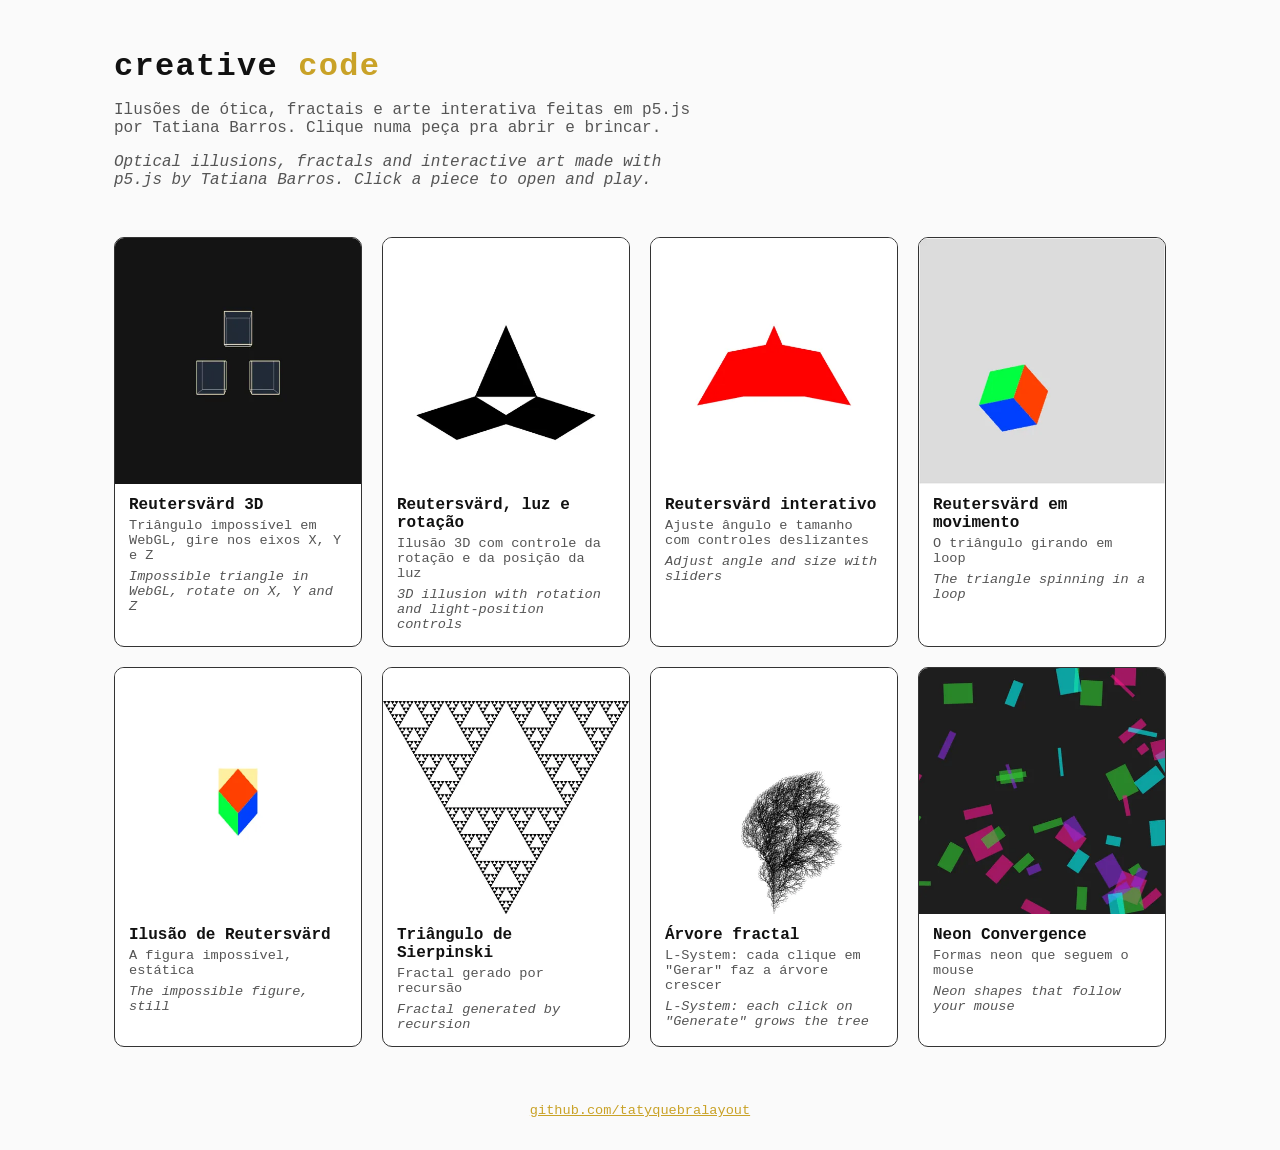
==== index.html @ 9e7f339b "Galeria creative code: 8 peças em p5.js reunidas" ====
<!doctype html>
<html lang="pt-BR">
<head>
  <meta charset="utf-8">
  <meta name="viewport" content="width=device-width, initial-scale=1">
  <title>Creative code · Tatiana Barros</title>
  <meta name="description" content="Galeria de creative code de Tatiana Barros: ilusões, fractais e arte interativa em p5.js.">
  <style>
    :root { --bg:#111; --fg:#eee; --muted:#999; --gold:#c9a227; --card:#1b1b1b; }
    @media (prefers-color-scheme: light) { :root { --bg:#fafafa; --fg:#111; --muted:#555; --card:#fff; } }
    * { box-sizing:border-box; }
    body { margin:0; background:var(--bg); color:var(--fg); font-family:"Courier New",ui-monospace,monospace; }
    header { max-width:1100px; margin:auto; padding:48px 24px 8px; }
    h1 { margin:0; font-size:2rem; letter-spacing:.04em; }
    h1 span { color:var(--gold); }
    header p { color:var(--muted); max-width:60ch; }
    main { max-width:1100px; margin:auto; padding:24px; display:grid; gap:20px; grid-template-columns:repeat(auto-fill,minmax(240px,1fr)); }
    .card { display:block; background:var(--card); color:inherit; text-decoration:none; border:1px solid #333; border-radius:10px; overflow:hidden; transition:transform .25s ease, border-color .25s ease; }
    .card:hover, .card:focus-visible { transform:translateY(-4px); border-color:var(--gold); outline:none; }
    .card img { width:100%; height:auto; display:block; background:#fff; }
    .card h2 { font-size:1rem; margin:12px 14px 4px; }
    .card p { font-size:.85rem; margin:0 14px 6px; color:var(--muted); }
    .card .en { font-style:italic; margin-bottom:14px; }
    footer { text-align:center; color:var(--muted); padding:32px; font-size:.85rem; }
    footer a { color:var(--gold); }
    @media (prefers-reduced-motion: reduce) { .card { transition:none; } .card:hover { transform:none; } }
  </style>
</head>
<body>
  <header>
    <h1>creative <span>code</span></h1>
    <p>Ilusões de ótica, fractais e arte interativa feitas em p5.js por Tatiana Barros. Clique numa peça pra abrir e brincar.</p>
    <p class="en" lang="en"><em>Optical illusions, fractals and interactive art made with p5.js by Tatiana Barros. Click a piece to open and play.</em></p>
  </header>
  <main>
      <a class="card" href="pecas/reutersvard-3d/">
        <img src="thumbs/reutersvard-3d.webp" alt="Reutersvärd 3D: Triângulo impossível em WebGL, gire nos eixos X, Y e Z" width="480" height="480" loading="lazy">
        <h2>Reutersvärd 3D</h2>
        <p lang="pt-BR">Triângulo impossível em WebGL, gire nos eixos X, Y e Z</p>
        <p lang="en" class="en">Impossible triangle in WebGL, rotate on X, Y and Z</p>
      </a>
      <a class="card" href="pecas/reutersvard-luz/">
        <img src="thumbs/reutersvard-luz.webp" alt="Reutersvärd, luz e rotação: Ilusão 3D com controle da rotação e da posição da luz" width="480" height="480" loading="lazy">
        <h2>Reutersvärd, luz e rotação</h2>
        <p lang="pt-BR">Ilusão 3D com controle da rotação e da posição da luz</p>
        <p lang="en" class="en">3D illusion with rotation and light-position controls</p>
      </a>
      <a class="card" href="pecas/reutersvard-interativo/">
        <img src="thumbs/reutersvard-interativo.webp" alt="Reutersvärd interativo: Ajuste ângulo e tamanho com controles deslizantes" width="480" height="480" loading="lazy">
        <h2>Reutersvärd interativo</h2>
        <p lang="pt-BR">Ajuste ângulo e tamanho com controles deslizantes</p>
        <p lang="en" class="en">Adjust angle and size with sliders</p>
      </a>
      <a class="card" href="pecas/reutersvard-animacao/">
        <img src="thumbs/reutersvard-animacao.webp" alt="Reutersvärd em movimento: O triângulo girando em loop" width="480" height="480" loading="lazy">
        <h2>Reutersvärd em movimento</h2>
        <p lang="pt-BR">O triângulo girando em loop</p>
        <p lang="en" class="en">The triangle spinning in a loop</p>
      </a>
      <a class="card" href="pecas/reutersvard-ilusao/">
        <img src="thumbs/reutersvard-ilusao.webp" alt="Ilusão de Reutersvärd: A figura impossível, estática" width="480" height="480" loading="lazy">
        <h2>Ilusão de Reutersvärd</h2>
        <p lang="pt-BR">A figura impossível, estática</p>
        <p lang="en" class="en">The impossible figure, still</p>
      </a>
      <a class="card" href="pecas/sierpinski/">
        <img src="thumbs/sierpinski.webp" alt="Triângulo de Sierpinski: Fractal gerado por recursão" width="480" height="480" loading="lazy">
        <h2>Triângulo de Sierpinski</h2>
        <p lang="pt-BR">Fractal gerado por recursão</p>
        <p lang="en" class="en">Fractal generated by recursion</p>
      </a>
      <a class="card" href="pecas/arvore-fractal/">
        <img src="thumbs/arvore-fractal.webp" alt="Árvore fractal: L-System: cada clique em "Gerar" faz a árvore crescer" width="480" height="480" loading="lazy">
        <h2>Árvore fractal</h2>
        <p lang="pt-BR">L-System: cada clique em "Gerar" faz a árvore crescer</p>
        <p lang="en" class="en">L-System: each click on "Generate" grows the tree</p>
      </a>
      <a class="card" href="pecas/neon-convergence/">
        <img src="thumbs/neon-convergence.webp" alt="Neon Convergence: Formas neon que seguem o mouse" width="480" height="480" loading="lazy">
        <h2>Neon Convergence</h2>
        <p lang="pt-BR">Formas neon que seguem o mouse</p>
        <p lang="en" class="en">Neon shapes that follow your mouse</p>
      </a>
  </main>
  <footer><a href="https://github.com/tatyquebralayout">github.com/tatyquebralayout</a></footer>
</body>
</html>
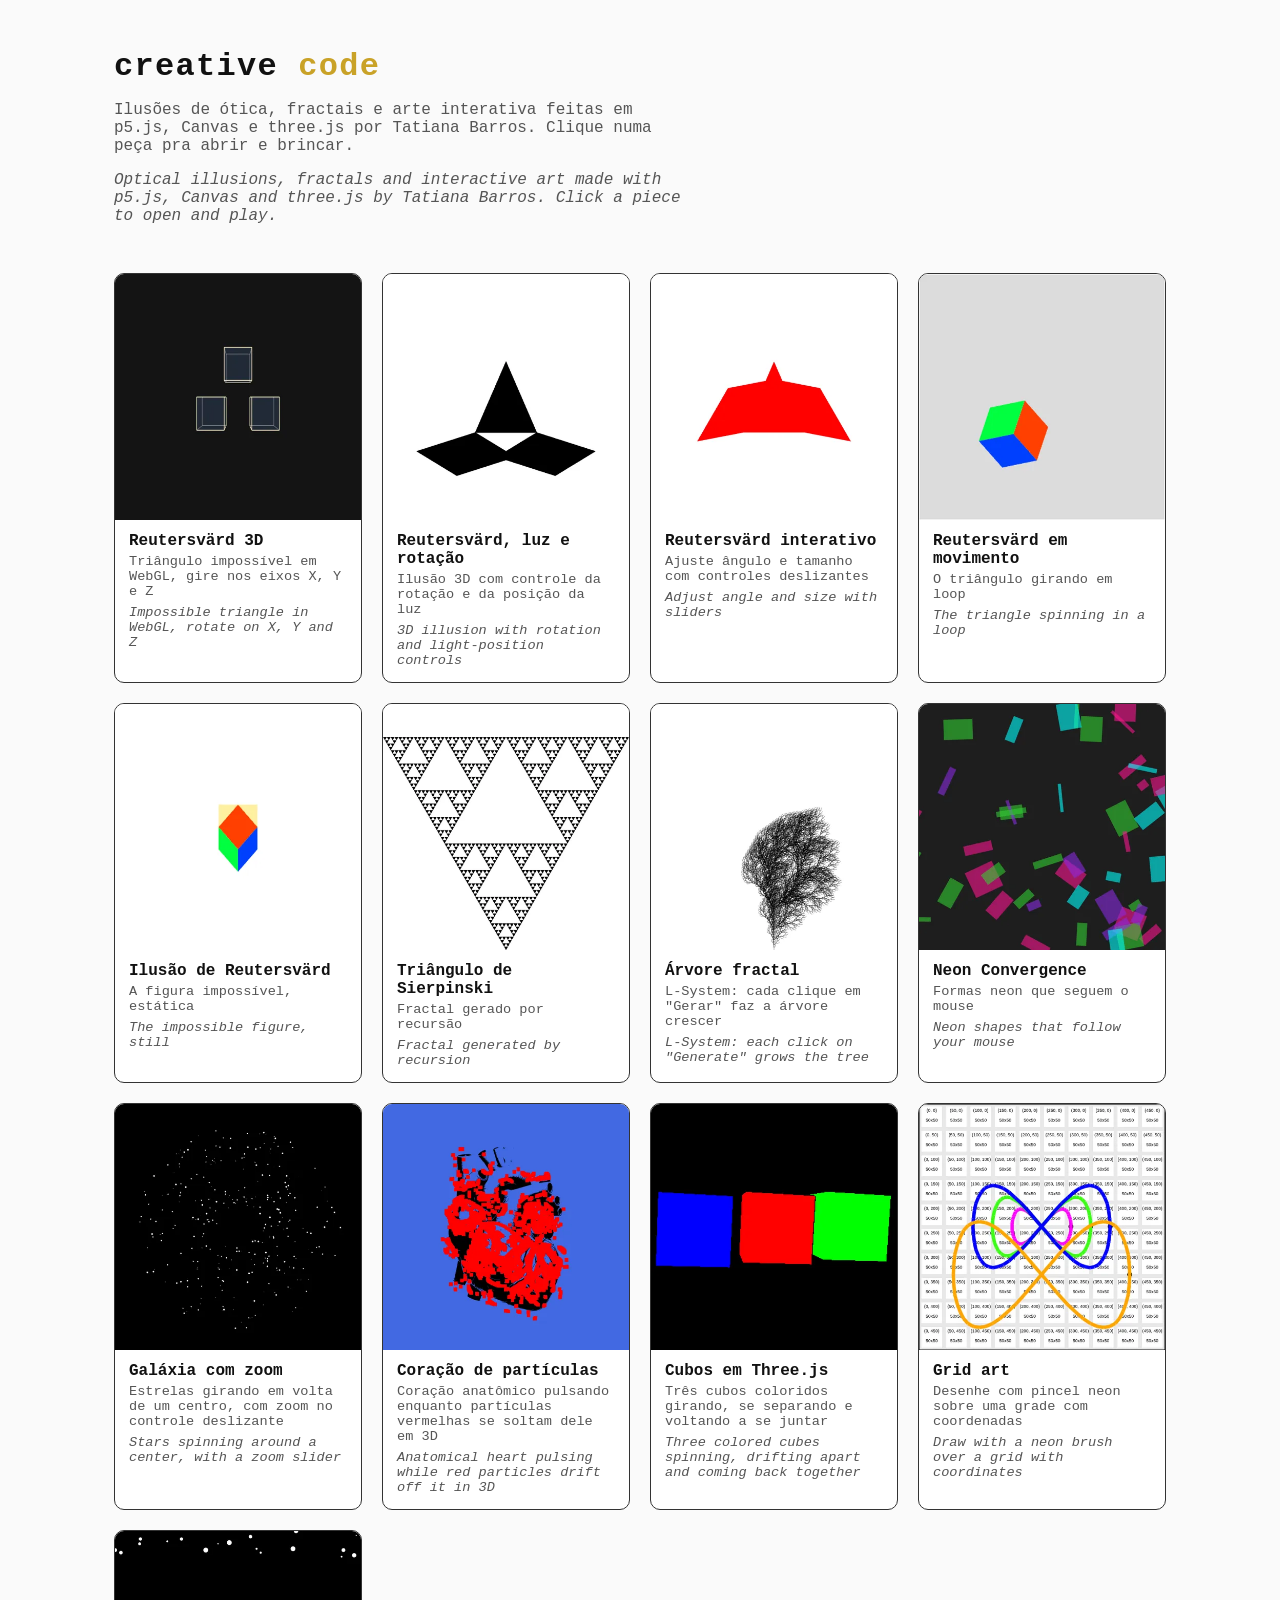
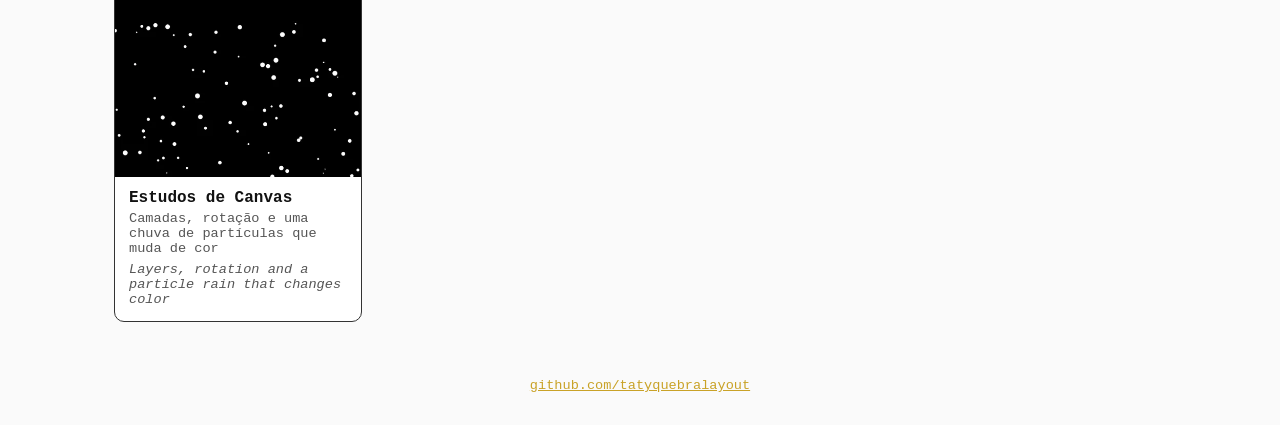
==== commit 691028eb: "Galeria: 5 peças vindas de umataldetatiana (Canvas e three.js) - galaxia-zoom (CSSOM_Canvas_GalaxyZo" ====
--- a/index.html
+++ b/index.html
@@ -4,7 +4,7 @@
   <meta charset="utf-8">
   <meta name="viewport" content="width=device-width, initial-scale=1">
   <title>Creative code · Tatiana Barros</title>
-  <meta name="description" content="Galeria de creative code de Tatiana Barros: ilusões, fractais e arte interativa em p5.js.">
+  <meta name="description" content="Galeria de creative code de Tatiana Barros: ilusões, fractais e arte interativa em p5.js, Canvas e three.js.">
   <style>
     :root { --bg:#111; --fg:#eee; --muted:#999; --gold:#c9a227; --card:#1b1b1b; }
     @media (prefers-color-scheme: light) { :root { --bg:#fafafa; --fg:#111; --muted:#555; --card:#fff; } }
@@ -29,8 +29,8 @@
 <body>
   <header>
     <h1>creative <span>code</span></h1>
-    <p>Ilusões de ótica, fractais e arte interativa feitas em p5.js por Tatiana Barros. Clique numa peça pra abrir e brincar.</p>
-    <p class="en" lang="en"><em>Optical illusions, fractals and interactive art made with p5.js by Tatiana Barros. Click a piece to open and play.</em></p>
+    <p>Ilusões de ótica, fractais e arte interativa feitas em p5.js, Canvas e three.js por Tatiana Barros. Clique numa peça pra abrir e brincar.</p>
+    <p class="en" lang="en"><em>Optical illusions, fractals and interactive art made with p5.js, Canvas and three.js by Tatiana Barros. Click a piece to open and play.</em></p>
   </header>
   <main>
       <a class="card" href="pecas/reutersvard-3d/">
@@ -81,6 +81,36 @@
         <p lang="pt-BR">Formas neon que seguem o mouse</p>
         <p lang="en" class="en">Neon shapes that follow your mouse</p>
       </a>
+      <a class="card" href="pecas/galaxia-zoom/">
+        <img src="thumbs/galaxia-zoom.webp" alt="Galáxia com zoom: Estrelas girando em volta de um centro, com zoom no controle deslizante" width="480" height="480" loading="lazy">
+        <h2>Galáxia com zoom</h2>
+        <p lang="pt-BR">Estrelas girando em volta de um centro, com zoom no controle deslizante</p>
+        <p lang="en" class="en">Stars spinning around a center, with a zoom slider</p>
+      </a>
+      <a class="card" href="pecas/coracao-particulas/">
+        <img src="thumbs/coracao-particulas.webp" alt="Coração de partículas: Coração anatômico pulsando enquanto partículas vermelhas se soltam dele em 3D" width="480" height="480" loading="lazy">
+        <h2>Coração de partículas</h2>
+        <p lang="pt-BR">Coração anatômico pulsando enquanto partículas vermelhas se soltam dele em 3D</p>
+        <p lang="en" class="en">Anatomical heart pulsing while red particles drift off it in 3D</p>
+      </a>
+      <a class="card" href="pecas/cubos-threejs/">
+        <img src="thumbs/cubos-threejs.webp" alt="Cubos em Three.js: Três cubos coloridos girando, se separando e voltando a se juntar" width="480" height="480" loading="lazy">
+        <h2>Cubos em Three.js</h2>
+        <p lang="pt-BR">Três cubos coloridos girando, se separando e voltando a se juntar</p>
+        <p lang="en" class="en">Three colored cubes spinning, drifting apart and coming back together</p>
+      </a>
+      <a class="card" href="pecas/grid-art/">
+        <img src="thumbs/grid-art.webp" alt="Grid art: Desenhe com pincel neon sobre uma grade com coordenadas" width="480" height="480" loading="lazy">
+        <h2>Grid art</h2>
+        <p lang="pt-BR">Desenhe com pincel neon sobre uma grade com coordenadas</p>
+        <p lang="en" class="en">Draw with a neon brush over a grid with coordinates</p>
+      </a>
+      <a class="card" href="pecas/estudos-canvas/">
+        <img src="thumbs/estudos-canvas.webp" alt="Estudos de Canvas: Camadas, rotação e uma chuva de partículas que muda de cor" width="480" height="480" loading="lazy">
+        <h2>Estudos de Canvas</h2>
+        <p lang="pt-BR">Camadas, rotação e uma chuva de partículas que muda de cor</p>
+        <p lang="en" class="en">Layers, rotation and a particle rain that changes color</p>
+      </a>
   </main>
   <footer><a href="https://github.com/tatyquebralayout">github.com/tatyquebralayout</a></footer>
 </body>
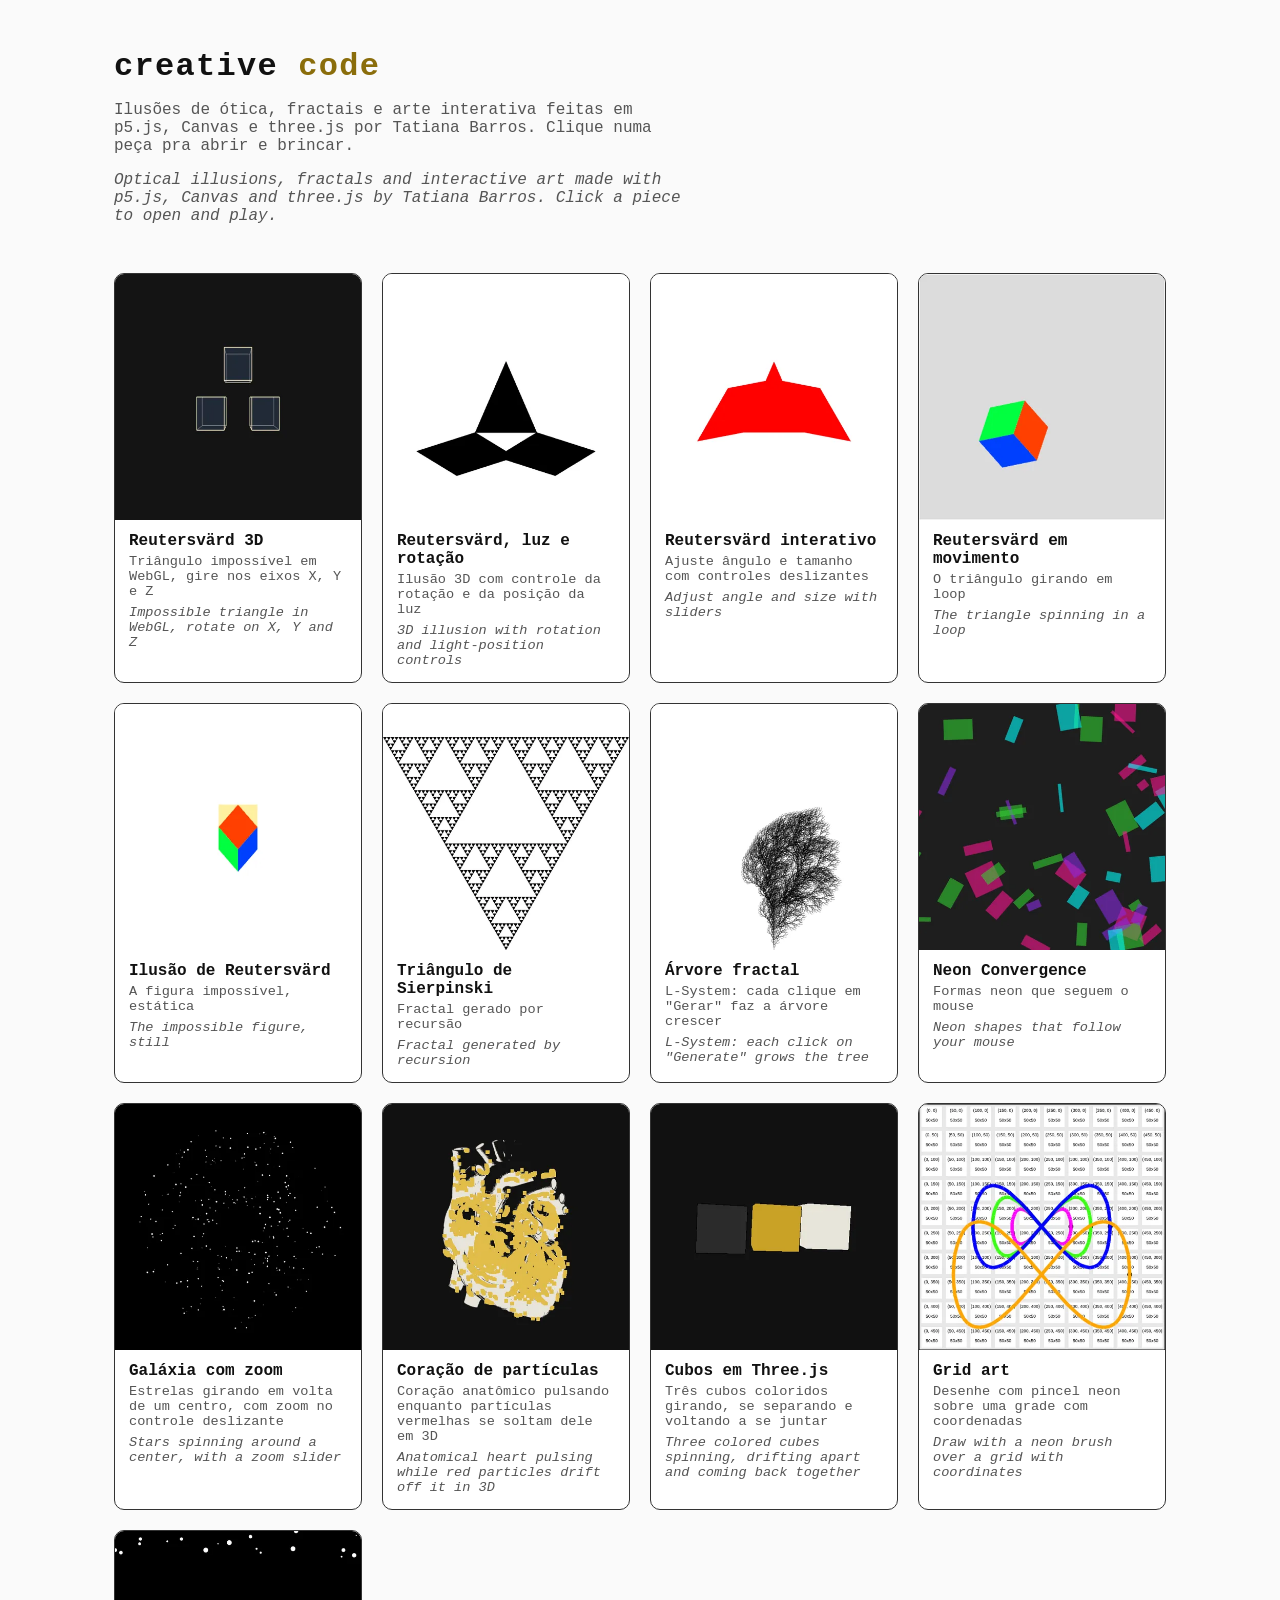
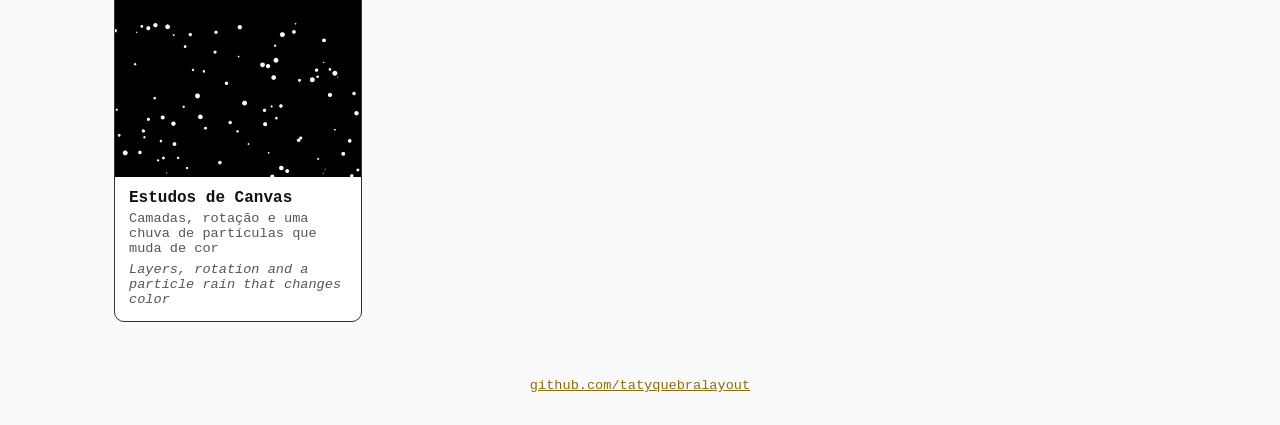
==== commit 8e48a434: "Site: metatags de compartilhamento, favicon, sitemap e acessibilidade - og:/twitter: com og.png abso" ====
--- a/index.html
+++ b/index.html
@@ -4,10 +4,29 @@
   <meta charset="utf-8">
   <meta name="viewport" content="width=device-width, initial-scale=1">
   <title>Creative code · Tatiana Barros</title>
-  <meta name="description" content="Galeria de creative code de Tatiana Barros: ilusões, fractais e arte interativa em p5.js, Canvas e three.js.">
+  <meta name="description" content="Galeria de arte interativa: ilusões de ótica, fractais, partículas e 3D, feitos em p5.js, Canvas e Three.js. Clique, mexa e brinque.">
+  <meta name="author" content="Tatiana Barros">
+  <link rel="canonical" href="https://tatyquebralayout.github.io/creative-code/">
+  <link rel="icon" href="favicon.svg" type="image/svg+xml">
+  <link rel="icon" href="favicon.ico" sizes="any">
+  <link rel="apple-touch-icon" href="apple-touch-icon.png">
+  <meta property="og:type" content="website">
+  <meta property="og:locale" content="pt_BR">
+  <meta property="og:site_name" content="Tatiana Barros">
+  <meta property="og:title" content="Creative code · Tatiana Barros">
+  <meta property="og:description" content="Galeria de arte interativa: ilusões de ótica, fractais, partículas e 3D, feitos em p5.js, Canvas e Three.js. Clique, mexa e brinque.">
+  <meta property="og:url" content="https://tatyquebralayout.github.io/creative-code/">
+  <meta property="og:image" content="https://tatyquebralayout.github.io/creative-code/og.png">
+  <meta property="og:image:width" content="1280">
+  <meta property="og:image:height" content="640">
+  <meta property="og:image:alt" content="Galeria creative code de Tatiana Barros">
+  <meta name="twitter:card" content="summary_large_image">
+  <meta name="twitter:title" content="Creative code · Tatiana Barros">
+  <meta name="twitter:description" content="Galeria de arte interativa: ilusões de ótica, fractais, partículas e 3D, feitos em p5.js, Canvas e Three.js. Clique, mexa e brinque.">
+  <meta name="twitter:image" content="https://tatyquebralayout.github.io/creative-code/og.png">
   <style>
     :root { --bg:#111; --fg:#eee; --muted:#999; --gold:#c9a227; --card:#1b1b1b; }
-    @media (prefers-color-scheme: light) { :root { --bg:#fafafa; --fg:#111; --muted:#555; --card:#fff; } }
+    @media (prefers-color-scheme: light) { :root { --bg:#fafafa; --fg:#111; --muted:#555; --card:#fff; --gold:#8a6d0b; } }
     * { box-sizing:border-box; }
     body { margin:0; background:var(--bg); color:var(--fg); font-family:"Courier New",ui-monospace,monospace; }
     header { max-width:1100px; margin:auto; padding:48px 24px 8px; }
@@ -34,7 +53,7 @@
   </header>
   <main>
       <a class="card" href="pecas/reutersvard-3d/">
-        <img src="thumbs/reutersvard-3d.webp" alt="Reutersvärd 3D: Triângulo impossível em WebGL, gire nos eixos X, Y e Z" width="480" height="480" loading="lazy">
+        <img src="thumbs/reutersvard-3d.webp" alt="Reutersvärd 3D: Triângulo impossível em WebGL, gire nos eixos X, Y e Z" width="480" height="480" fetchpriority="high">
         <h2>Reutersvärd 3D</h2>
         <p lang="pt-BR">Triângulo impossível em WebGL, gire nos eixos X, Y e Z</p>
         <p lang="en" class="en">Impossible triangle in WebGL, rotate on X, Y and Z</p>
@@ -70,9 +89,9 @@
         <p lang="en" class="en">Fractal generated by recursion</p>
       </a>
       <a class="card" href="pecas/arvore-fractal/">
-        <img src="thumbs/arvore-fractal.webp" alt="Árvore fractal: L-System: cada clique em "Gerar" faz a árvore crescer" width="480" height="480" loading="lazy">
+        <img src="thumbs/arvore-fractal.webp" alt="Árvore fractal: L-System: cada clique em &quot;Gerar&quot; faz a árvore crescer" width="480" height="480" loading="lazy">
         <h2>Árvore fractal</h2>
-        <p lang="pt-BR">L-System: cada clique em "Gerar" faz a árvore crescer</p>
+        <p lang="pt-BR">L-System: cada clique em &quot;Gerar&quot; faz a árvore crescer</p>
         <p lang="en" class="en">L-System: each click on "Generate" grows the tree</p>
       </a>
       <a class="card" href="pecas/neon-convergence/">
